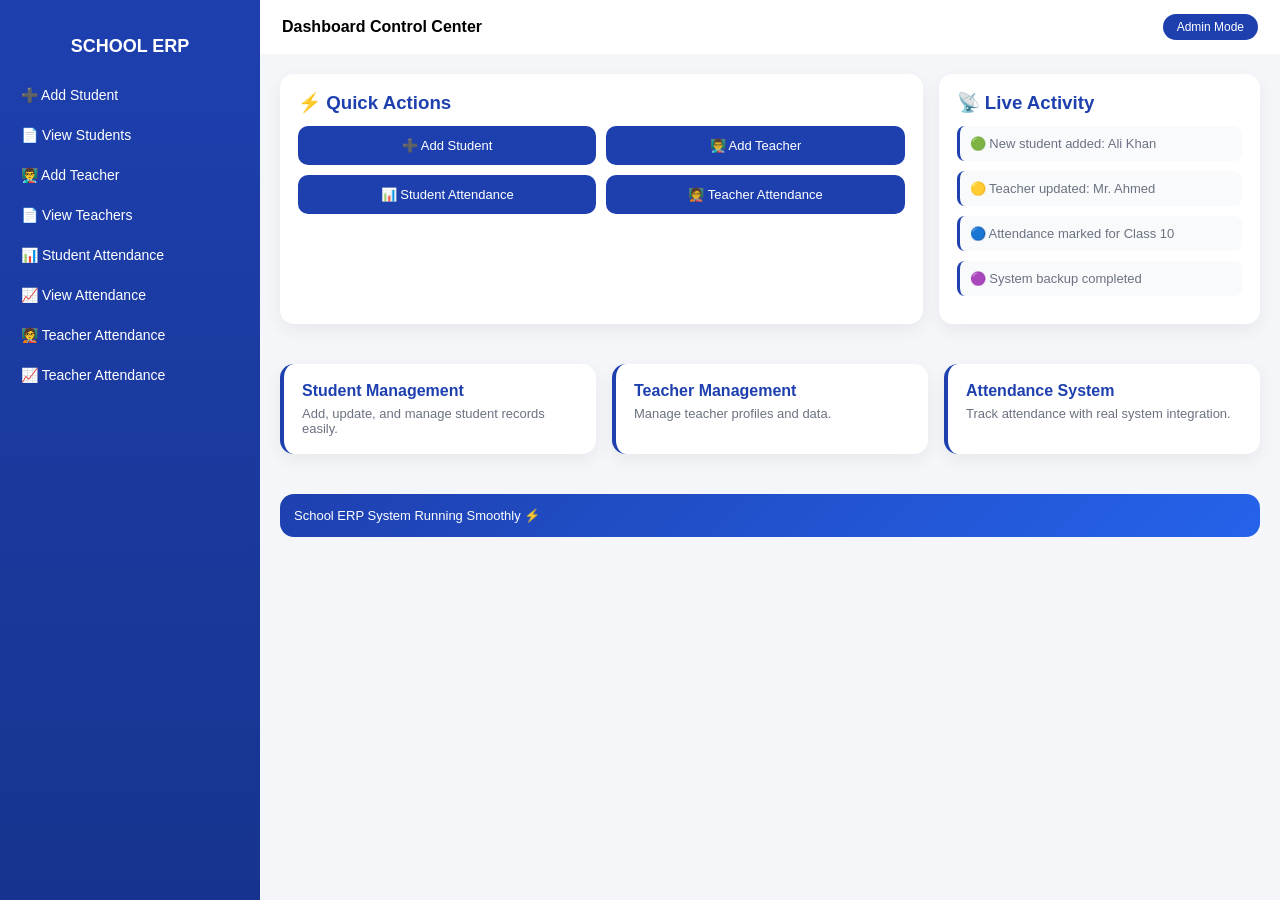
==== index.html @ 4e9bc563 "Add files via upload" ====
<!DOCTYPE html>
<html lang="en">
<head>
<meta charset="UTF-8">
<meta name="viewport" content="width=device-width, initial-scale=1.0">
<title>School ERP Dashboard</title>

<style>
:root{
  --primary:#1E40AF;
  --primary-dark:#16348f;
  --bg:#F4F6F9;
  --muted:#6b7280;
  --glow: rgba(30,64,175,0.25);
}

*{
  margin:0;
  padding:0;
  box-sizing:border-box;
  font-family:Arial, sans-serif;
}

body{
  display:flex;
  height:100vh;
  background:var(--bg);
}

/* SIDEBAR */
.sidebar{
  width:260px;
  background:linear-gradient(180deg, var(--primary), var(--primary-dark));
  color:white;
  display:flex;
  flex-direction:column;
  padding:18px 0;
}

.logo{
  text-align:center;
  font-size:18px;
  font-weight:bold;
  padding:18px;
}

.nav a{
  display:block;
  padding:12px 18px;
  color:white;
  text-decoration:none;
  font-size:14px;
  border-left:3px solid transparent;
  transition:0.25s;
}

.nav a:hover{
  background:rgba(255,255,255,0.12);
  border-left:3px solid white;
  padding-left:24px;
}

/* MAIN */
.main{
  flex:1;
  display:flex;
  flex-direction:column;
  overflow:auto;
}

.topbar{
  background:white;
  padding:14px 22px;
  display:flex;
  justify-content:space-between;
  align-items:center;
}

.badge{
  background:var(--primary);
  color:white;
  padding:6px 14px;
  border-radius:20px;
  font-size:12px;
}

/* DASHBOARD GRID */
.dashboard-grid{
  display:grid;
  grid-template-columns:2fr 1fr;
  gap:16px;
  padding:20px;
}

/* PANEL */
.panel{
  background:white;
  border-radius:14px;
  padding:18px;
  box-shadow:0 6px 18px rgba(0,0,0,0.06);
}

.panel h3{
  color:var(--primary);
  margin-bottom:12px;
}

/* QUICK ACTIONS */
.action-grid{
  display:grid;
  grid-template-columns:repeat(2,1fr);
  gap:10px;
  margin-top:10px;
}

.action-btn{
  display:block;
  padding:12px;
  background:var(--primary);
  color:white;
  text-decoration:none;
  border-radius:10px;
  font-size:13px;
  text-align:center;
  transition:0.25s;
}

.action-btn:hover{
  background:var(--primary-dark);
  transform:translateY(-3px);
}

/* LIVE FEED */
.feed-item{
  padding:10px;
  border-left:3px solid var(--primary);
  margin-bottom:10px;
  font-size:13px;
  color:var(--muted);
  background:#f8fafc;
  border-radius:8px;
  transition:0.2s;
}

.feed-item:hover{
  transform:translateX(5px);
}

/* MODULES */
.modules{
  display:grid;
  grid-template-columns:repeat(auto-fit,minmax(250px,1fr));
  gap:16px;
  padding:20px;
}

.card{
  background:white;
  border-radius:14px;
  padding:18px;
  box-shadow:0 6px 18px rgba(0,0,0,0.06);
  border-left:4px solid var(--primary);
}

.card h4{
  color:var(--primary);
}

.card p{
  color:var(--muted);
  font-size:13px;
  margin-top:6px;
}

/* FOOTER */
.footer{
  margin:20px;
  background:linear-gradient(135deg,var(--primary),#2563eb);
  color:white;
  padding:14px;
  border-radius:14px;
  font-size:13px;
}
</style>
</head>

<body>

<!-- SIDEBAR -->
<div class="sidebar">
  <div class="logo">SCHOOL ERP</div>

  <div class="nav">
    <a href="add-student.html">➕ Add Student</a>
    <a href="view-student.html">📄 View Students</a>
    <a href="add-teacher.html">👨‍🏫 Add Teacher</a>
    <a href="view-teachers.html">📄 View Teachers</a>
    <a href="add-attendance.html">📊 Student Attendance</a>
    <a href="view-attendance.html">📈 View Attendance</a>
    <a href="add-teacher-attendance.html">🧑‍🏫 Teacher Attendance</a>
    <a href="view-teacher-attendance.html">📈 Teacher Attendance</a>
  </div>
</div>

<!-- MAIN -->
<div class="main">

  <div class="topbar">
    <div><b>Dashboard Control Center</b></div>
    <div class="badge">Admin Mode</div>
  </div>

  <!-- MAIN DASHBOARD -->
  <div class="dashboard-grid">

    <!-- QUICK ACTIONS -->
    <div class="panel">
      <h3>⚡ Quick Actions</h3>

      <div class="action-grid">
        <a class="action-btn" href="add-student.html">➕ Add Student</a>
        <a class="action-btn" href="add-teacher.html">👨‍🏫 Add Teacher</a>
        <a class="action-btn" href="add-attendance.html">📊 Student Attendance</a>
        <a class="action-btn" href="add-teacher-attendance.html">🧑‍🏫 Teacher Attendance</a>
      </div>
    </div>

    <!-- LIVE FEED -->
    <div class="panel">
      <h3>📡 Live Activity</h3>

      <div class="feed-item">🟢 New student added: Ali Khan</div>
      <div class="feed-item">🟡 Teacher updated: Mr. Ahmed</div>
      <div class="feed-item">🔵 Attendance marked for Class 10</div>
      <div class="feed-item">🟣 System backup completed</div>
    </div>

  </div>

  <!-- MODULES -->
  <div class="modules">

    <div class="card">
      <h4>Student Management</h4>
      <p>Add, update, and manage student records easily.</p>
    </div>

    <div class="card">
      <h4>Teacher Management</h4>
      <p>Manage teacher profiles and data.</p>
    </div>

    <div class="card">
      <h4>Attendance System</h4>
      <p>Track attendance with real system integration.</p>
    </div>

  </div>

  <div class="footer">
    School ERP System Running Smoothly ⚡
  </div>

</div>

</body>
</html>
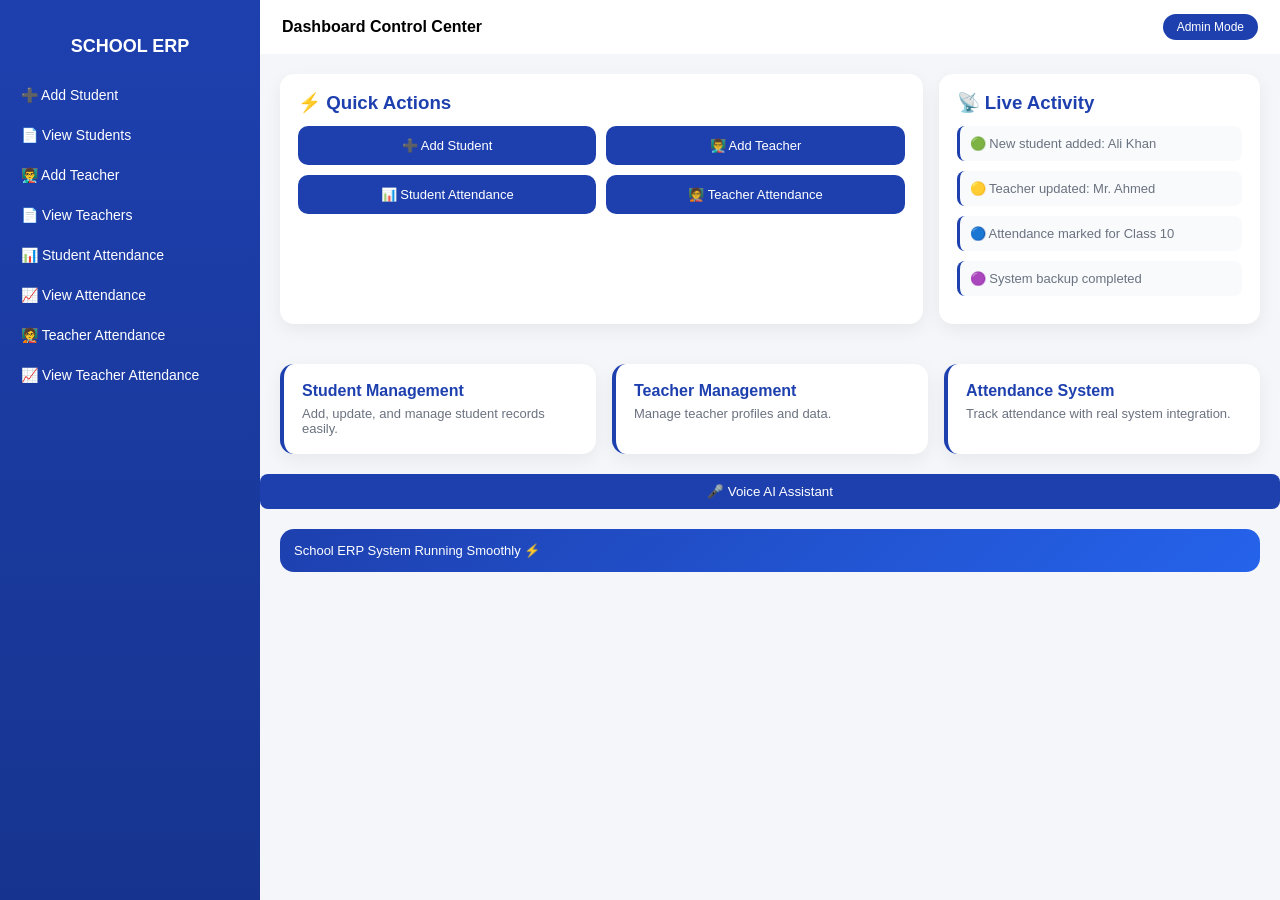
==== commit 4d0b6f12: "Add files via upload" ====
--- a/index.html
+++ b/index.html
@@ -198,7 +198,7 @@
     <a href="add-attendance.html">📊 Student Attendance</a>
     <a href="view-attendance.html">📈 View Attendance</a>
     <a href="add-teacher-attendance.html">🧑‍🏫 Teacher Attendance</a>
-    <a href="view-teacher-attendance.html">📈 Teacher Attendance</a>
+    <a href="view-teacher-attendance.html">📈 View Teacher Attendance</a>
   </div>
 </div>
 
@@ -256,12 +256,21 @@
     </div>
 
   </div>
-
+<button onclick="startAI()" style="
+padding:10px 15px;
+border-radius:8px;
+background:#1E40AF;
+color:white;
+border:none;
+cursor:pointer;
+">
+🎤 Voice AI Assistant
+</button>
   <div class="footer">
     School ERP System Running Smoothly ⚡
   </div>
 
 </div>
-
+<script src="voice-ai.js"></script>
 </body>
 </html>
